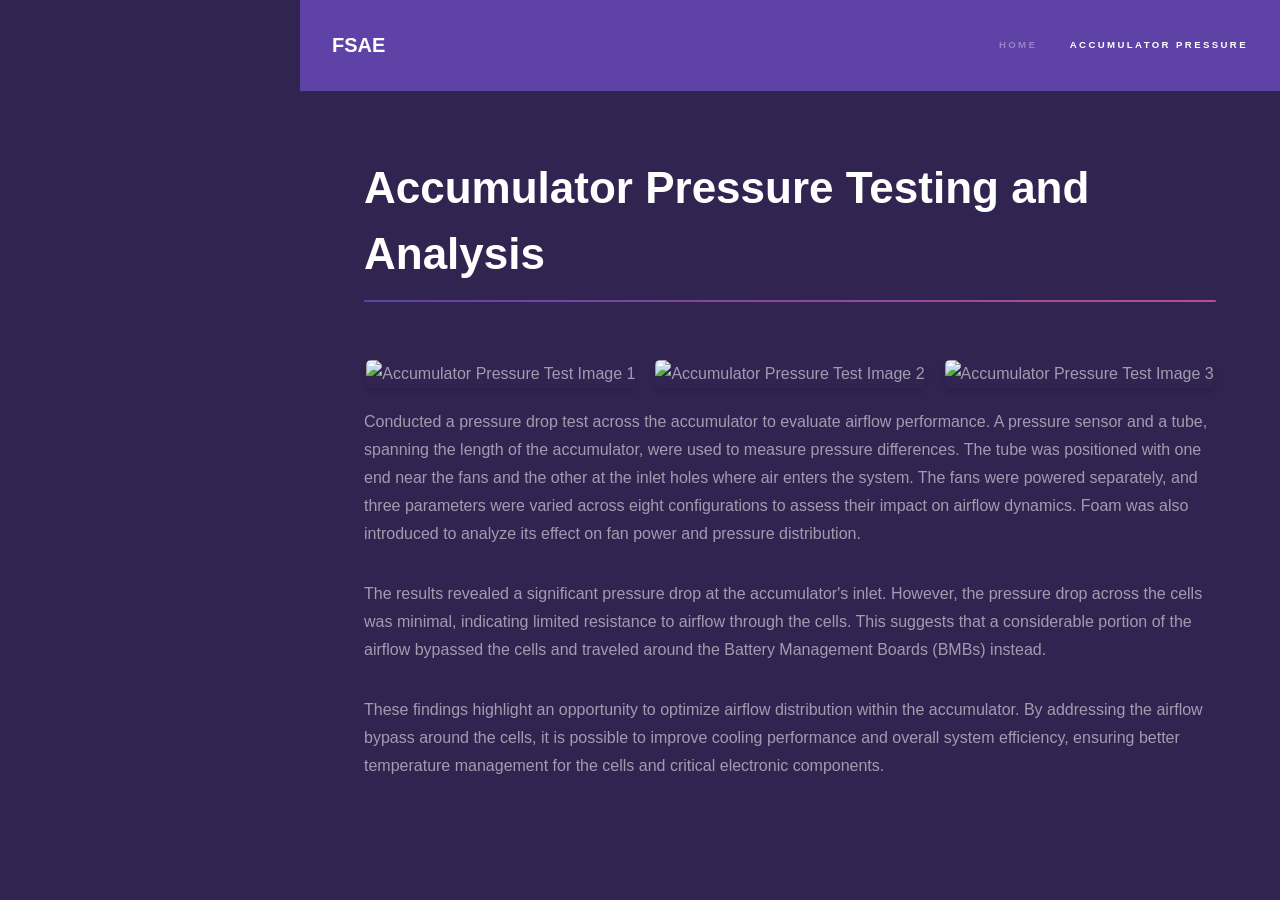
==== accumulatorpressure.html @ 233211a9 "Add files via upload" ====
<!DOCTYPE HTML>
<!--
    Hyperspace by HTML5 UP
    html5up.net | @ajlkn
    Free for personal and commercial use under the CCA 3.0 license (html5up.net/license)
-->
<html>
    <head>
        <title>Accumulator Pressure Testing</title>
        <meta charset="utf-8" />
        <meta name="viewport" content="width=device-width, initial-scale=1, user-scalable=no" />
        <link rel="stylesheet" href="assets/css/main.css" />
        <noscript><link rel="stylesheet" href="assets/css/noscript.css" /></noscript>
    </head>
    <body class="is-preload">

        <!-- Header -->
        <header id="header">
            <a href="index.html" class="title">FSAE</a>
            <nav>
                <ul>
                    <li><a href="index.html">Home</a></li>
                    <li><a href="accumulatorpressure.html" class="active">Accumulator Pressure</a></li>
                  
                </ul>
            </nav>
        </header>

        <!-- Wrapper -->
        <div id="wrapper">

            <!-- Main -->
            <section id="main" class="wrapper">
                <div class="inner">
                    <h1 class="major">Accumulator Pressure Testing and Analysis</h1>
                    <div class="image-container">
                        <div class="image-item">
                            <img src="images/A02.png" alt="Accumulator Pressure Test Image 1" />
                        </div>
                        <div class="image-item">
                            <img src="images/A03.png" alt="Accumulator Pressure Test Image 2" />
                        </div>
                        <div class="image-item">
                            <img src="images/A04.png" alt="Accumulator Pressure Test Image 3" />
                        </div>
                    </div>
                    <p>
                        Conducted a pressure drop test across the accumulator to evaluate airflow performance. A pressure sensor and a tube, spanning the length of the accumulator, were used to measure pressure differences. The tube was positioned with one end near the fans and the other at the inlet holes where air enters the system. The fans were powered separately, and three parameters were varied across eight configurations to assess their impact on airflow dynamics. Foam was also introduced to analyze its effect on fan power and pressure distribution.                    </p>
                    <p>
                        The results revealed a significant pressure drop at the accumulator's inlet. However, the pressure drop across the cells was minimal, indicating limited resistance to airflow through the cells. This suggests that a considerable portion of the airflow bypassed the cells and traveled around the Battery Management Boards (BMBs) instead.                    </p>
                    <p>
                        These findings highlight an opportunity to optimize airflow distribution within the accumulator. By addressing the airflow bypass around the cells, it is possible to improve cooling performance and overall system efficiency, ensuring better temperature management for the cells and critical electronic components.                    </p>
                </div>
            </section>

            <!-- Add your CSS inside a <style> tag -->
            <style>
                .image-container {
                    display: flex; /* Align items horizontally */
                    gap: 20px; /* Adds space between the images */
                    margin-bottom: 20px; /* Adds space between images and the text */
                    justify-content: center; /* Centers the images horizontally */
                }

                .image-item img {
                    width: 300px; /* Set a consistent width for images */
                    height: auto; /* Maintain aspect ratio */
                    border-radius: 5px; /* Optional: Adds rounded corners */
                    box-shadow: 0 4px 6px rgba(0, 0, 0, 0.1); /* Optional: Adds a shadow effect */
                }
            </style>

        </div>

     

        <!-- Scripts -->
        <script src="assets/js/jquery.min.js"></script>
        <script src="assets/js/jquery.scrollex.min.js"></script>
        <script src="assets/js/jquery.scrolly.min.js"></script>
        <script src="assets/js/browser.min.js"></script>
        <script src="assets/js/breakpoints.min.js"></script>
        <script src="assets/js/util.js"></script>
        <script src="assets/js/main.js"></script>

    </body>
</html>
---- assets/css/main.css ----
@import url(fontawesome-all.min.css);

/*
	Hyperspace by HTML5 UP
	html5up.net | @ajlkn
	Free for personal and commercial use under the CCA 3.0 license (html5up.net/license)
*/

html, body, div, span, applet, object,
iframe, h1, h2, h3, h4, h5, h6, p, blockquote,
pre, a, abbr, acronym, address, big, cite,
code, del, dfn, em, img, ins, kbd, q, s, samp,
small, strike, strong, sub, sup, tt, var, b,
u, i, center, dl, dt, dd, ol, ul, li, fieldset,
form, label, legend, table, caption, tbody,
tfoot, thead, tr, th, td, article, aside,
canvas, details, embed, figure, figcaption,
footer, header, hgroup, menu, nav, output, ruby,
section, summary, time, mark, audio, video {
	margin: 0;
	padding: 0;
	border: 0;
	font-size: 100%;
	font: inherit;
	vertical-align: baseline;}

article, aside, details, figcaption, figure,
footer, header, hgroup, menu, nav, section {
	display: block;}

body {
	line-height: 1;
}

ol, ul {
	list-style: none;
}

blockquote, q {
	quotes: none;
}

	blockquote:before, blockquote:after, q:before, q:after {
		content: '';
		content: none;
	}

table {
	border-collapse: collapse;
	border-spacing: 0;
}

body {
	-webkit-text-size-adjust: none;
}

mark {
	background-color: transparent;
	color: inherit;
}

input::-moz-focus-inner {
	border: 0;
	padding: 0;
}

input, select, textarea {
	-moz-appearance: none;
	-webkit-appearance: none;
	-ms-appearance: none;
	appearance: none;
}

/* Basic */

	@-ms-viewport {
		width: device-width;
	}

	body {
		-ms-overflow-style: scrollbar;
	}

	@media screen and (max-width: 480px) {

		html, body {
			min-width: 320px;
		}

	}

	html {
		box-sizing: border-box;
		margin-left: 300px;
	}

	*, *:before, *:after {
		box-sizing: inherit;
	}

	body {
		background: #312450;
	}

		body.is-preload *, body.is-preload *:before, body.is-preload *:after {
			-moz-animation: none !important;
			-webkit-animation: none !important;
			-ms-animation: none !important;
			animation: none !important;
			-moz-transition: none !important;
			-webkit-transition: none !important;
			-ms-transition: none !important;
			transition: none !important;
		}

/* Type */

	body, input, select, textarea {
		color: rgba(255, 255, 255, 0.55);
		font-family: Arial, Helvetica, sans-serif;
		font-size: 16.5pt;
		font-weight: normal;
		line-height: 1.75;
	}

		@media screen and (max-width: 1680px) {

			body, input, select, textarea {
				font-size: 13pt;
			}

		}

		@media screen and (max-width: 1280px) {

			body, input, select, textarea {
				font-size: 12pt;
			}

		}

		@media screen and (max-width: 360px) {

			body, input, select, textarea {
				font-size: 11pt;
			}

		}

	a {
		-moz-transition: color 0.2s ease, border-bottom-color 0.2s ease;
		-webkit-transition: color 0.2s ease, border-bottom-color 0.2s ease;
		-ms-transition: color 0.2s ease, border-bottom-color 0.2s ease;
		transition: color 0.2s ease, border-bottom-color 0.2s ease;
		border-bottom: dotted 1px rgba(255, 255, 255, 0.35);
		color: inherit;
		text-decoration: none;
	}

		a:hover {
			border-bottom-color: transparent;
			color: #ffffff;
		}

	strong, b {
		color: #ffffff;
		font-weight: bold;
	}

	em, i {
		font-style: italic;
	}

	p {
		margin: 0 0 2em 0;
	}

	h1, h2, h3, h4, h5, h6 {
		color: #ffffff;
		font-weight: bold;
		line-height: 1.5;
		margin: 0 0 0.5em 0;
	}

		h1 a, h2 a, h3 a, h4 a, h5 a, h6 a {
			color: inherit;
			text-decoration: none;
		}

	h1 {
		font-size: 2.75em;
	}

		h1.major {
			margin: 0 0 1.3em 0;
			position: relative;
			padding-bottom: 0.35em;
		}

			h1.major:after {
				background-image: -moz-linear-gradient(to right, #5e42a6, #b74e91);
				background-image: -webkit-linear-gradient(to right, #5e42a6, #b74e91);
				background-image: -ms-linear-gradient(to right, #5e42a6, #b74e91);
				background-image: linear-gradient(to right, #5e42a6, #b74e91);
				-moz-transition: max-width 0.2s ease;
				-webkit-transition: max-width 0.2s ease;
				-ms-transition: max-width 0.2s ease;
				transition: max-width 0.2s ease;
				border-radius: 0.2em;
				bottom: 0;
				content: '';
				height: 0.05em;
				position: absolute;
				right: 0;
				width: 100%;
			}

	h2 {
		font-size: 1.75em;
	}

	h3 {
		font-size: 1.1em;
	}

	h4 {
		font-size: 1em;
	}

	h5 {
		font-size: 0.8em;
	}

	h6 {
		font-size: 0.6em;
	}

	@media screen and (max-width: 736px) {

		h1 {
			font-size: 2em;
		}

		h2 {
			font-size: 1.25em;
		}

		h3 {
			font-size: 1em;
		}

		h4 {
			font-size: 0.8em;
		}

		h5 {
			font-size: 0.6em;
		}

		h6 {
			font-size: 0.6em;
		}

	}

	sub {
		font-size: 0.8em;
		position: relative;
		top: 0.5em;
	}

	sup {
		font-size: 0.8em;
		position: relative;
		top: -0.5em;
	}

	blockquote {
		border-left: solid 4px rgba(255, 255, 255, 0.15);
		font-style: italic;
		margin: 0 0 2em 0;
		padding: 0.5em 0 0.5em 2em;
	}

	code {
		background: rgba(255, 255, 255, 0.05);
		border-radius: 0.25em;
		border: solid 1px rgba(255, 255, 255, 0.15);
		font-family: "Courier New", monospace;
		font-size: 0.9em;
		margin: 0 0.25em;
		padding: 0.25em 0.65em;
	}

	pre {
		-webkit-overflow-scrolling: touch;
		font-family: "Courier New", monospace;
		font-size: 0.9em;
		margin: 0 0 2em 0;
	}

		pre code {
			display: block;
			line-height: 1.75em;
			padding: 1em 1.5em;
			overflow-x: auto;
		}

	hr {
		border: 0;
		border-bottom: solid 1px rgba(255, 255, 255, 0.15);
		margin: 2em 0;
	}

		hr.major {
			margin: 3em 0;
		}

	.align-left {
		text-align: left;
	}

	.align-center {
		text-align: center;
	}

	.align-right {
		text-align: right;
	}

/* Row */

	.row {
		display: flex;
		flex-wrap: wrap;
		box-sizing: border-box;
		align-items: stretch;
	}

		.row > * {
			box-sizing: border-box;
		}

		.row.gtr-uniform > * > :last-child {
			margin-bottom: 0;
		}

		.row.aln-left {
			justify-content: flex-start;
		}

		.row.aln-center {
			justify-content: center;
		}

		.row.aln-right {
			justify-content: flex-end;
		}

		.row.aln-top {
			align-items: flex-start;
		}

		.row.aln-middle {
			align-items: center;
		}

		.row.aln-bottom {
			align-items: flex-end;
		}

		.row > .imp {
			order: -1;
		}

		.row > .col-1 {
			width: 8.33333%;
		}

		.row > .off-1 {
			margin-left: 8.33333%;
		}

		.row > .col-2 {
			width: 16.66667%;
		}

		.row > .off-2 {
			margin-left: 16.66667%;
		}

		.row > .col-3 {
			width: 25%;
		}

		.row > .off-3 {
			margin-left: 25%;
		}

		.row > .col-4 {
			width: 33.33333%;
		}

		.row > .off-4 {
			margin-left: 33.33333%;
		}

		.row > .col-5 {
			width: 41.66667%;
		}

		.row > .off-5 {
			margin-left: 41.66667%;
		}

		.row > .col-6 {
			width: 50%;
		}

		.row > .off-6 {
			margin-left: 50%;
		}

		.row > .col-7 {
			width: 58.33333%;
		}

		.row > .off-7 {
			margin-left: 58.33333%;
		}

		.row > .col-8 {
			width: 66.66667%;
		}

		.row > .off-8 {
			margin-left: 66.66667%;
		}

		.row > .col-9 {
			width: 75%;
		}

		.row > .off-9 {
			margin-left: 75%;
		}

		.row > .col-10 {
			width: 83.33333%;
		}

		.row > .off-10 {
			margin-left: 83.33333%;
		}

		.row > .col-11 {
			width: 91.66667%;
		}

		.row > .off-11 {
			margin-left: 91.66667%;
		}

		.row > .col-12 {
			width: 100%;
		}

		.row > .off-12 {
			margin-left: 100%;
		}

		.row.gtr-0 {
			margin-top: 0;
			margin-left: 0em;
		}

			.row.gtr-0 > * {
				padding: 0 0 0 0em;
			}

			.row.gtr-0.gtr-uniform {
				margin-top: 0em;
			}

				.row.gtr-0.gtr-uniform > * {
					padding-top: 0em;
				}

		.row.gtr-25 {
			margin-top: 0;
			margin-left: -0.375em;
		}

			.row.gtr-25 > * {
				padding: 0 0 0 0.375em;
			}

			.row.gtr-25.gtr-uniform {
				margin-top: -0.375em;
			}

				.row.gtr-25.gtr-uniform > * {
					padding-top: 0.375em;
				}

		.row.gtr-50 {
			margin-top: 0;
			margin-left: -0.75em;
		}

			.row.gtr-50 > * {
				padding: 0 0 0 0.75em;
			}

			.row.gtr-50.gtr-uniform {
				margin-top: -0.75em;
			}

				.row.gtr-50.gtr-uniform > * {
					padding-top: 0.75em;
				}

		.row {
			margin-top: 0;
			margin-left: -1.5em;
		}

			.row > * {
				padding: 0 0 0 1.5em;
			}

			.row.gtr-uniform {
				margin-top: -1.5em;
			}

				.row.gtr-uniform > * {
					padding-top: 1.5em;
				}

		.row.gtr-150 {
			margin-top: 0;
			margin-left: -2.25em;
		}

			.row.gtr-150 > * {
				padding: 0 0 0 2.25em;
			}

			.row.gtr-150.gtr-uniform {
				margin-top: -2.25em;
			}

				.row.gtr-150.gtr-uniform > * {
					padding-top: 2.25em;
				}

		.row.gtr-200 {
			margin-top: 0;
			margin-left: -3em;
		}

			.row.gtr-200 > * {
				padding: 0 0 0 3em;
			}

			.row.gtr-200.gtr-uniform {
				margin-top: -3em;
			}

				.row.gtr-200.gtr-uniform > * {
					padding-top: 3em;
				}

		@media screen and (max-width: 1680px) {

			.row {
				display: flex;
				flex-wrap: wrap;
				box-sizing: border-box;
				align-items: stretch;
			}

				.row > * {
					box-sizing: border-box;
				}

				.row.gtr-uniform > * > :last-child {
					margin-bottom: 0;
				}

				.row.aln-left {
					justify-content: flex-start;
				}

				.row.aln-center {
					justify-content: center;
				}

				.row.aln-right {
					justify-content: flex-end;
				}

				.row.aln-top {
					align-items: flex-start;
				}

				.row.aln-middle {
					align-items: center;
				}

				.row.aln-bottom {
					align-items: flex-end;
				}

				.row > .imp-xlarge {
					order: -1;
				}

				.row > .col-1-xlarge {
					width: 8.33333%;
				}

				.row > .off-1-xlarge {
					margin-left: 8.33333%;
				}

				.row > .col-2-xlarge {
					width: 16.66667%;
				}

				.row > .off-2-xlarge {
					margin-left: 16.66667%;
				}

				.row > .col-3-xlarge {
					width: 25%;
				}

				.row > .off-3-xlarge {
					margin-left: 25%;
				}

				.row > .col-4-xlarge {
					width: 33.33333%;
				}

				.row > .off-4-xlarge {
					margin-left: 33.33333%;
				}

				.row > .col-5-xlarge {
					width: 41.66667%;
				}

				.row > .off-5-xlarge {
					margin-left: 41.66667%;
				}

				.row > .col-6-xlarge {
					width: 50%;
				}

				.row > .off-6-xlarge {
					margin-left: 50%;
				}

				.row > .col-7-xlarge {
					width: 58.33333%;
				}

				.row > .off-7-xlarge {
					margin-left: 58.33333%;
				}

				.row > .col-8-xlarge {
					width: 66.66667%;
				}

				.row > .off-8-xlarge {
					margin-left: 66.66667%;
				}

				.row > .col-9-xlarge {
					width: 75%;
				}

				.row > .off-9-xlarge {
					margin-left: 75%;
				}

				.row > .col-10-xlarge {
					width: 83.33333%;
				}

				.row > .off-10-xlarge {
					margin-left: 83.33333%;
				}

				.row > .col-11-xlarge {
					width: 91.66667%;
				}

				.row > .off-11-xlarge {
					margin-left: 91.66667%;
				}

				.row > .col-12-xlarge {
					width: 100%;
				}

				.row > .off-12-xlarge {
					margin-left: 100%;
				}

				.row.gtr-0 {
					margin-top: 0;
					margin-left: 0em;
				}

					.row.gtr-0 > * {
						padding: 0 0 0 0em;
					}

					.row.gtr-0.gtr-uniform {
						margin-top: 0em;
					}

						.row.gtr-0.gtr-uniform > * {
							padding-top: 0em;
						}

				.row.gtr-25 {
					margin-top: 0;
					margin-left: -0.375em;
				}

					.row.gtr-25 > * {
						padding: 0 0 0 0.375em;
					}

					.row.gtr-25.gtr-uniform {
						margin-top: -0.375em;
					}

						.row.gtr-25.gtr-uniform > * {
							padding-top: 0.375em;
						}

				.row.gtr-50 {
					margin-top: 0;
					margin-left: -0.75em;
				}

					.row.gtr-50 > * {
						padding: 0 0 0 0.75em;
					}

					.row.gtr-50.gtr-uniform {
						margin-top: -0.75em;
					}

						.row.gtr-50.gtr-uniform > * {
							padding-top: 0.75em;
						}

				.row {
					margin-top: 0;
					margin-left: -1.5em;
				}

					.row > * {
						padding: 0 0 0 1.5em;
					}

					.row.gtr-uniform {
						margin-top: -1.5em;
					}

						.row.gtr-uniform > * {
							padding-top: 1.5em;
						}

				.row.gtr-150 {
					margin-top: 0;
					margin-left: -2.25em;
				}

					.row.gtr-150 > * {
						padding: 0 0 0 2.25em;
					}

					.row.gtr-150.gtr-uniform {
						margin-top: -2.25em;
					}

						.row.gtr-150.gtr-uniform > * {
							padding-top: 2.25em;
						}

				.row.gtr-200 {
					margin-top: 0;
					margin-left: -3em;
				}

					.row.gtr-200 > * {
						padding: 0 0 0 3em;
					}

					.row.gtr-200.gtr-uniform {
						margin-top: -3em;
					}

						.row.gtr-200.gtr-uniform > * {
							padding-top: 3em;
						}

		}

		@media screen and (max-width: 1280px) {

			.row {
				display: flex;
				flex-wrap: wrap;
				box-sizing: border-box;
				align-items: stretch;
			}

				.row > * {
					box-sizing: border-box;
				}

				.row.gtr-uniform > * > :last-child {
					margin-bottom: 0;
				}

				.row.aln-left {
					justify-content: flex-start;
				}

				.row.aln-center {
					justify-content: center;
				}

				.row.aln-right {
					justify-content: flex-end;
				}

				.row.aln-top {
					align-items: flex-start;
				}

				.row.aln-middle {
					align-items: center;
				}

				.row.aln-bottom {
					align-items: flex-end;
				}

				.row > .imp-large {
					order: -1;
				}

				.row > .col-1-large {
					width: 8.33333%;
				}

				.row > .off-1-large {
					margin-left: 8.33333%;
				}

				.row > .col-2-large {
					width: 16.66667%;
				}

				.row > .off-2-large {
					margin-left: 16.66667%;
				}

				.row > .col-3-large {
					width: 25%;
				}

				.row > .off-3-large {
					margin-left: 25%;
				}

				.row > .col-4-large {
					width: 33.33333%;
				}

				.row > .off-4-large {
					margin-left: 33.33333%;
				}

				.row > .col-5-large {
					width: 41.66667%;
				}

				.row > .off-5-large {
					margin-left: 41.66667%;
				}

				.row > .col-6-large {
					width: 50%;
				}

				.row > .off-6-large {
					margin-left: 50%;
				}

				.row > .col-7-large {
					width: 58.33333%;
				}

				.row > .off-7-large {
					margin-left: 58.33333%;
				}

				.row > .col-8-large {
					width: 66.66667%;
				}

				.row > .off-8-large {
					margin-left: 66.66667%;
				}

				.row > .col-9-large {
					width: 75%;
				}

				.row > .off-9-large {
					margin-left: 75%;
				}

				.row > .col-10-large {
					width: 83.33333%;
				}

				.row > .off-10-large {
					margin-left: 83.33333%;
				}

				.row > .col-11-large {
					width: 91.66667%;
				}

				.row > .off-11-large {
					margin-left: 91.66667%;
				}

				.row > .col-12-large {
					width: 100%;
				}

				.row > .off-12-large {
					margin-left: 100%;
				}

				.row.gtr-0 {
					margin-top: 0;
					margin-left: 0em;
				}

					.row.gtr-0 > * {
						padding: 0 0 0 0em;
					}

					.row.gtr-0.gtr-uniform {
						margin-top: 0em;
					}

						.row.gtr-0.gtr-uniform > * {
							padding-top: 0em;
						}

				.row.gtr-25 {
					margin-top: 0;
					margin-left: -0.375em;
				}

					.row.gtr-25 > * {
						padding: 0 0 0 0.375em;
					}

					.row.gtr-25.gtr-uniform {
						margin-top: -0.375em;
					}

						.row.gtr-25.gtr-uniform > * {
							padding-top: 0.375em;
						}

				.row.gtr-50 {
					margin-top: 0;
					margin-left: -0.75em;
				}

					.row.gtr-50 > * {
						padding: 0 0 0 0.75em;
					}

					.row.gtr-50.gtr-uniform {
						margin-top: -0.75em;
					}

						.row.gtr-50.gtr-uniform > * {
							padding-top: 0.75em;
						}

				.row {
					margin-top: 0;
					margin-left: -1.5em;
				}

					.row > * {
						padding: 0 0 0 1.5em;
					}

					.row.gtr-uniform {
						margin-top: -1.5em;
					}

						.row.gtr-uniform > * {
							padding-top: 1.5em;
						}

				.row.gtr-150 {
					margin-top: 0;
					margin-left: -2.25em;
				}

					.row.gtr-150 > * {
						padding: 0 0 0 2.25em;
					}

					.row.gtr-150.gtr-uniform {
						margin-top: -2.25em;
					}

						.row.gtr-150.gtr-uniform > * {
							padding-top: 2.25em;
						}

				.row.gtr-200 {
					margin-top: 0;
					margin-left: -3em;
				}

					.row.gtr-200 > * {
						padding: 0 0 0 3em;
					}

					.row.gtr-200.gtr-uniform {
						margin-top: -3em;
					}

						.row.gtr-200.gtr-uniform > * {
							padding-top: 3em;
						}

		}

		@media screen and (max-width: 980px) {

			.row {
				display: flex;
				flex-wrap: wrap;
				box-sizing: border-box;
				align-items: stretch;
			}

				.row > * {
					box-sizing: border-box;
				}

				.row.gtr-uniform > * > :last-child {
					margin-bottom: 0;
				}

				.row.aln-left {
					justify-content: flex-start;
				}

				.row.aln-center {
					justify-content: center;
				}

				.row.aln-right {
					justify-content: flex-end;
				}

				.row.aln-top {
					align-items: flex-start;
				}

				.row.aln-middle {
					align-items: center;
				}

				.row.aln-bottom {
					align-items: flex-end;
				}

				.row > .imp-medium {
					order: -1;
				}

				.row > .col-1-medium {
					width: 8.33333%;
				}

				.row > .off-1-medium {
					margin-left: 8.33333%;
				}

				.row > .col-2-medium {
					width: 16.66667%;
				}

				.row > .off-2-medium {
					margin-left: 16.66667%;
				}

				.row > .col-3-medium {
					width: 25%;
				}

				.row > .off-3-medium {
					margin-left: 25%;
				}

				.row > .col-4-medium {
					width: 33.33333%;
				}

				.row > .off-4-medium {
					margin-left: 33.33333%;
				}

				.row > .col-5-medium {
					width: 41.66667%;
				}

				.row > .off-5-medium {
					margin-left: 41.66667%;
				}

				.row > .col-6-medium {
					width: 50%;
				}

				.row > .off-6-medium {
					margin-left: 50%;
				}

				.row > .col-7-medium {
					width: 58.33333%;
				}

				.row > .off-7-medium {
					margin-left: 58.33333%;
				}

				.row > .col-8-medium {
					width: 66.66667%;
				}

				.row > .off-8-medium {
					margin-left: 66.66667%;
				}

				.row > .col-9-medium {
					width: 75%;
				}

				.row > .off-9-medium {
					margin-left: 75%;
				}

				.row > .col-10-medium {
					width: 83.33333%;
				}

				.row > .off-10-medium {
					margin-left: 83.33333%;
				}

				.row > .col-11-medium {
					width: 91.66667%;
				}

				.row > .off-11-medium {
					margin-left: 91.66667%;
				}

				.row > .col-12-medium {
					width: 100%;
				}

				.row > .off-12-medium {
					margin-left: 100%;
				}

				.row.gtr-0 {
					margin-top: 0;
					margin-left: 0em;
				}

					.row.gtr-0 > * {
						padding: 0 0 0 0em;
					}

					.row.gtr-0.gtr-uniform {
						margin-top: 0em;
					}

						.row.gtr-0.gtr-uniform > * {
							padding-top: 0em;
						}

				.row.gtr-25 {
					margin-top: 0;
					margin-left: -0.375em;
				}

					.row.gtr-25 > * {
						padding: 0 0 0 0.375em;
					}

					.row.gtr-25.gtr-uniform {
						margin-top: -0.375em;
					}

						.row.gtr-25.gtr-uniform > * {
							padding-top: 0.375em;
						}

				.row.gtr-50 {
					margin-top: 0;
					margin-left: -0.75em;
				}

					.row.gtr-50 > * {
						padding: 0 0 0 0.75em;
					}

					.row.gtr-50.gtr-uniform {
						margin-top: -0.75em;
					}

						.row.gtr-50.gtr-uniform > * {
							padding-top: 0.75em;
						}

				.row {
					margin-top: 0;
					margin-left: -1.5em;
				}

					.row > * {
						padding: 0 0 0 1.5em;
					}

					.row.gtr-uniform {
						margin-top: -1.5em;
					}

						.row.gtr-uniform > * {
							padding-top: 1.5em;
						}

				.row.gtr-150 {
					margin-top: 0;
					margin-left: -2.25em;
				}

					.row.gtr-150 > * {
						padding: 0 0 0 2.25em;
					}

					.row.gtr-150.gtr-uniform {
						margin-top: -2.25em;
					}

						.row.gtr-150.gtr-uniform > * {
							padding-top: 2.25em;
						}

				.row.gtr-200 {
					margin-top: 0;
					margin-left: -3em;
				}

					.row.gtr-200 > * {
						padding: 0 0 0 3em;
					}

					.row.gtr-200.gtr-uniform {
						margin-top: -3em;
					}

						.row.gtr-200.gtr-uniform > * {
							padding-top: 3em;
						}

		}

		@media screen and (max-width: 736px) {

			.row {
				display: flex;
				flex-wrap: wrap;
				box-sizing: border-box;
				align-items: stretch;
			}

				.row > * {
					box-sizing: border-box;
				}

				.row.gtr-uniform > * > :last-child {
					margin-bottom: 0;
				}

				.row.aln-left {
					justify-content: flex-start;
				}

				.row.aln-center {
					justify-content: center;
				}

				.row.aln-right {
					justify-content: flex-end;
				}

				.row.aln-top {
					align-items: flex-start;
				}

				.row.aln-middle {
					align-items: center;
				}

				.row.aln-bottom {
					align-items: flex-end;
				}

				.row > .imp-small {
					order: -1;
				}

				.row > .col-1-small {
					width: 8.33333%;
				}

				.row > .off-1-small {
					margin-left: 8.33333%;
				}

				.row > .col-2-small {
					width: 16.66667%;
				}

				.row > .off-2-small {
					margin-left: 16.66667%;
				}

				.row > .col-3-small {
					width: 25%;
				}

				.row > .off-3-small {
					margin-left: 25%;
				}

				.row > .col-4-small {
					width: 33.33333%;
				}

				.row > .off-4-small {
					margin-left: 33.33333%;
				}

				.row > .col-5-small {
					width: 41.66667%;
				}

				.row > .off-5-small {
					margin-left: 41.66667%;
				}

				.row > .col-6-small {
					width: 50%;
				}

				.row > .off-6-small {
					margin-left: 50%;
				}

				.row > .col-7-small {
					width: 58.33333%;
				}

				.row > .off-7-small {
					margin-left: 58.33333%;
				}

				.row > .col-8-small {
					width: 66.66667%;
				}

				.row > .off-8-small {
					margin-left: 66.66667%;
				}

				.row > .col-9-small {
					width: 75%;
				}

				.row > .off-9-small {
					margin-left: 75%;
				}

				.row > .col-10-small {
					width: 83.33333%;
				}

				.row > .off-10-small {
					margin-left: 83.33333%;
				}

				.row > .col-11-small {
					width: 91.66667%;
				}

				.row > .off-11-small {
					margin-left: 91.66667%;
				}

				.row > .col-12-small {
					width: 100%;
				}

				.row > .off-12-small {
					margin-left: 100%;
				}

				.row.gtr-0 {
					margin-top: 0;
					margin-left: 0em;
				}

					.row.gtr-0 > * {
						padding: 0 0 0 0em;
					}

					.row.gtr-0.gtr-uniform {
						margin-top: 0em;
					}

						.row.gtr-0.gtr-uniform > * {
							padding-top: 0em;
						}

				.row.gtr-25 {
					margin-top: 0;
					margin-left: -0.375em;
				}

					.row.gtr-25 > * {
						padding: 0 0 0 0.375em;
					}

					.row.gtr-25.gtr-uniform {
						margin-top: -0.375em;
					}

						.row.gtr-25.gtr-uniform > * {
							padding-top: 0.375em;
						}

				.row.gtr-50 {
					margin-top: 0;
					margin-left: -0.75em;
				}

					.row.gtr-50 > * {
						padding: 0 0 0 0.75em;
					}

					.row.gtr-50.gtr-uniform {
						margin-top: -0.75em;
					}

						.row.gtr-50.gtr-uniform > * {
							padding-top: 0.75em;
						}

				.row {
					margin-top: 0;
					margin-left: -1.5em;
				}

					.row > * {
						padding: 0 0 0 1.5em;
					}

					.row.gtr-uniform {
						margin-top: -1.5em;
					}

						.row.gtr-uniform > * {
							padding-top: 1.5em;
						}

				.row.gtr-150 {
					margin-top: 0;
					margin-left: -2.25em;
				}

					.row.gtr-150 > * {
						padding: 0 0 0 2.25em;
					}

					.row.gtr-150.gtr-uniform {
						margin-top: -2.25em;
					}

						.row.gtr-150.gtr-uniform > * {
							padding-top: 2.25em;
						}

				.row.gtr-200 {
					margin-top: 0;
					margin-left: -3em;
				}

					.row.gtr-200 > * {
						padding: 0 0 0 3em;
					}

					.row.gtr-200.gtr-uniform {
						margin-top: -3em;
					}

						.row.gtr-200.gtr-uniform > * {
							padding-top: 3em;
						}

		}

		@media screen and (max-width: 480px) {

			.row {
				display: flex;
				flex-wrap: wrap;
				box-sizing: border-box;
				align-items: stretch;
			}

				.row > * {
					box-sizing: border-box;
				}

				.row.gtr-uniform > * > :last-child {
					margin-bottom: 0;
				}

				.row.aln-left {
					justify-content: flex-start;
				}

				.row.aln-center {
					justify-content: center;
				}

				.row.aln-right {
					justify-content: flex-end;
				}

				.row.aln-top {
					align-items: flex-start;
				}

				.row.aln-middle {
					align-items: center;
				}

				.row.aln-bottom {
					align-items: flex-end;
				}

				.row > .imp-xsmall {
					order: -1;
				}

				.row > .col-1-xsmall {
					width: 8.33333%;
				}

				.row > .off-1-xsmall {
					margin-left: 8.33333%;
				}

				.row > .col-2-xsmall {
					width: 16.66667%;
				}

				.row > .off-2-xsmall {
					margin-left: 16.66667%;
				}

				.row > .col-3-xsmall {
					width: 25%;
				}

				.row > .off-3-xsmall {
					margin-left: 25%;
				}

				.row > .col-4-xsmall {
					width: 33.33333%;
				}

				.row > .off-4-xsmall {
					margin-left: 33.33333%;
				}

				.row > .col-5-xsmall {
					width: 41.66667%;
				}

				.row > .off-5-xsmall {
					margin-left: 41.66667%;
				}

				.row > .col-6-xsmall {
					width: 50%;
				}

				.row > .off-6-xsmall {
					margin-left: 50%;
				}

				.row > .col-7-xsmall {
					width: 58.33333%;
				}

				.row > .off-7-xsmall {
					margin-left: 58.33333%;
				}

				.row > .col-8-xsmall {
					width: 66.66667%;
				}

				.row > .off-8-xsmall {
					margin-left: 66.66667%;
				}

				.row > .col-9-xsmall {
					width: 75%;
				}

				.row > .off-9-xsmall {
					margin-left: 75%;
				}

				.row > .col-10-xsmall {
					width: 83.33333%;
				}

				.row > .off-10-xsmall {
					margin-left: 83.33333%;
				}

				.row > .col-11-xsmall {
					width: 91.66667%;
				}

				.row > .off-11-xsmall {
					margin-left: 91.66667%;
				}

				.row > .col-12-xsmall {
					width: 100%;
				}

				.row > .off-12-xsmall {
					margin-left: 100%;
				}

				.row.gtr-0 {
					margin-top: 0;
					margin-left: 0em;
				}

					.row.gtr-0 > * {
						padding: 0 0 0 0em;
					}

					.row.gtr-0.gtr-uniform {
						margin-top: 0em;
					}

						.row.gtr-0.gtr-uniform > * {
							padding-top: 0em;
						}

				.row.gtr-25 {
					margin-top: 0;
					margin-left: -0.375em;
				}

					.row.gtr-25 > * {
						padding: 0 0 0 0.375em;
					}

					.row.gtr-25.gtr-uniform {
						margin-top: -0.375em;
					}

						.row.gtr-25.gtr-uniform > * {
							padding-top: 0.375em;
						}

				.row.gtr-50 {
					margin-top: 0;
					margin-left: -0.75em;
				}

					.row.gtr-50 > * {
						padding: 0 0 0 0.75em;
					}

					.row.gtr-50.gtr-uniform {
						margin-top: -0.75em;
					}

						.row.gtr-50.gtr-uniform > * {
							padding-top: 0.75em;
						}

				.row {
					margin-top: 0;
					margin-left: -1.5em;
				}

					.row > * {
						padding: 0 0 0 1.5em;
					}

					.row.gtr-uniform {
						margin-top: -1.5em;
					}

						.row.gtr-uniform > * {
							padding-top: 1.5em;
						}

				.row.gtr-150 {
					margin-top: 0;
					margin-left: -2.25em;
				}

					.row.gtr-150 > * {
						padding: 0 0 0 2.25em;
					}

					.row.gtr-150.gtr-uniform {
						margin-top: -2.25em;
					}

						.row.gtr-150.gtr-uniform > * {
							padding-top: 2.25em;
						}

				.row.gtr-200 {
					margin-top: 0;
					margin-left: -3em;
				}

					.row.gtr-200 > * {
						padding: 0 0 0 3em;
					}

					.row.gtr-200.gtr-uniform {
						margin-top: -3em;
					}

						.row.gtr-200.gtr-uniform > * {
							padding-top: 3em;
						}

		}

/* Box */

	.box {
		border-radius: 0.25em;
		border: solid 1px rgba(255, 255, 255, 0.15);
		margin-bottom: 2em;
		padding: 1.5em;
	}

		.box > :last-child,
		.box > :last-child > :last-child,
		.box > :last-child > :last-child > :last-child {
			margin-bottom: 0;
		}

		.box.alt {
			border: 0;
			border-radius: 0;
			padding: 0;
		}

/* Button */

	input[type="submit"],
	input[type="reset"],
	input[type="button"],
	button,
	.button {
		-moz-appearance: none;
		-webkit-appearance: none;
		-ms-appearance: none;
		appearance: none;
		-moz-transition: border-color 0.2s ease;
		-webkit-transition: border-color 0.2s ease;
		-ms-transition: border-color 0.2s ease;
		transition: border-color 0.2s ease;
		background-color: transparent;
		border: solid 1px !important;
		border-color: rgba(255, 255, 255, 0.15) !important;
		border-radius: 3em;
		color: #ffffff !important;
		cursor: pointer;
		display: inline-block;
		font-size: 0.6em;
		font-weight: bold;
		height: calc(4.75em + 2px);
		letter-spacing: 0.25em;
		line-height: 4.75em;
		outline: 0;
		padding: 0 3.75em;
		position: relative;
		text-align: center;
		text-decoration: none;
		text-transform: uppercase;
		white-space: nowrap;
	}

		input[type="submit"]:after,
		input[type="reset"]:after,
		input[type="button"]:after,
		button:after,
		.button:after {
			-moz-transform: scale(0.25);
			-webkit-transform: scale(0.25);
			-ms-transform: scale(0.25);
			transform: scale(0.25);
			pointer-events: none;
			-moz-transition: opacity 0.2s ease, -moz-transform 0.2s ease;
			-webkit-transition: opacity 0.2s ease, -webkit-transform 0.2s ease;
			-ms-transition: opacity 0.2s ease, -ms-transform 0.2s ease;
			transition: opacity 0.2s ease, transform 0.2s ease;
			background: #ffffff;
			border-radius: 3em;
			content: '';
			height: 100%;
			left: 0;
			opacity: 0;
			position: absolute;
			top: 0;
			width: 100%;
		}

		input[type="submit"].icon:before,
		input[type="reset"].icon:before,
		input[type="button"].icon:before,
		button.icon:before,
		.button.icon:before {
			margin-right: 0.75em;
		}

		input[type="submit"].fit,
		input[type="reset"].fit,
		input[type="button"].fit,
		button.fit,
		.button.fit {
			width: 100%;
		}

		input[type="submit"].small,
		input[type="reset"].small,
		input[type="button"].small,
		button.small,
		.button.small {
			font-size: 0.4em;
		}

		input[type="submit"].large,
		input[type="reset"].large,
		input[type="button"].large,
		button.large,
		.button.large {
			font-size: 0.8em;
		}

		input[type="submit"].primary,
		input[type="reset"].primary,
		input[type="button"].primary,
		button.primary,
		.button.primary {
			background-color: #ffffff;
			color: #312450 !important;
		}

			input[type="submit"].primary:after,
			input[type="reset"].primary:after,
			input[type="button"].primary:after,
			button.primary:after,
			.button.primary:after {
				display: none;
			}

		input[type="submit"].disabled, input[type="submit"]:disabled,
		input[type="reset"].disabled,
		input[type="reset"]:disabled,
		input[type="button"].disabled,
		input[type="button"]:disabled,
		button.disabled,
		button:disabled,
		.button.disabled,
		.button:disabled {
			cursor: default;
			opacity: 0.5;
			pointer-events: none;
		}

		input[type="submit"]:hover,
		input[type="reset"]:hover,
		input[type="button"]:hover,
		button:hover,
		.button:hover {
			border-color: rgba(255, 255, 255, 0.55) !important;
		}

			input[type="submit"]:hover:after,
			input[type="reset"]:hover:after,
			input[type="button"]:hover:after,
			button:hover:after,
			.button:hover:after {
				opacity: 0.05;
				-moz-transform: scale(1);
				-webkit-transform: scale(1);
				-ms-transform: scale(1);
				transform: scale(1);
			}

			input[type="submit"]:hover:active,
			input[type="reset"]:hover:active,
			input[type="button"]:hover:active,
			button:hover:active,
			.button:hover:active {
				border-color: #ffffff !important;
			}

				input[type="submit"]:hover:active:after,
				input[type="reset"]:hover:active:after,
				input[type="button"]:hover:active:after,
				button:hover:active:after,
				.button:hover:active:after {
					opacity: 0.1;
				}

/* Features */

	.features {
		display: -moz-flex;
		display: -webkit-flex;
		display: -ms-flex;
		display: flex;
		-moz-flex-wrap: wrap;
		-webkit-flex-wrap: wrap;
		-ms-flex-wrap: wrap;
		flex-wrap: wrap;
		border-radius: 0.25em;
		border: solid 1px rgba(255, 255, 255, 0.15);
		background: rgba(255, 255, 255, 0.05);
		margin: 0 0 2em 0;
	}

		.features section {
			padding: 3.5em 3em 1em 7em ;
			width: 50%;
			border-top: solid 1px rgba(255, 255, 255, 0.15);
			position: relative;
		}

			.features section:nth-child(-n + 2) {
				border-top-width: 0;
			}

			.features section:nth-child(2n) {
				border-left: solid 1px rgba(255, 255, 255, 0.15);
			}

			.features section .icon {
				-moz-transition: opacity 0.5s ease, -moz-transform 0.5s ease;
				-webkit-transition: opacity 0.5s ease, -webkit-transform 0.5s ease;
				-ms-transition: opacity 0.5s ease, -ms-transform 0.5s ease;
				transition: opacity 0.5s ease, transform 0.5s ease;
				-moz-transition-delay: 1s;
				-webkit-transition-delay: 1s;
				-ms-transition-delay: 1s;
				transition-delay: 1s;
				-moz-transform: scale(1);
				-webkit-transform: scale(1);
				-ms-transform: scale(1);
				transform: scale(1);
				position: absolute;
				left: 3em;
				top: 3em;
				opacity: 1;
			}

			.features section:nth-child(1) .icon {
				-moz-transition-delay: 0.15s;
				-webkit-transition-delay: 0.15s;
				-ms-transition-delay: 0.15s;
				transition-delay: 0.15s;
			}

			.features section:nth-child(2) .icon {
				-moz-transition-delay: 0.3s;
				-webkit-transition-delay: 0.3s;
				-ms-transition-delay: 0.3s;
				transition-delay: 0.3s;
			}

			.features section:nth-child(3) .icon {
				-moz-transition-delay: 0.45s;
				-webkit-transition-delay: 0.45s;
				-ms-transition-delay: 0.45s;
				transition-delay: 0.45s;
			}

			.features section:nth-child(4) .icon {
				-moz-transition-delay: 0.6s;
				-webkit-transition-delay: 0.6s;
				-ms-transition-delay: 0.6s;
				transition-delay: 0.6s;
			}

			.features section:nth-child(5) .icon {
				-moz-transition-delay: 0.75s;
				-webkit-transition-delay: 0.75s;
				-ms-transition-delay: 0.75s;
				transition-delay: 0.75s;
			}

			.features section:nth-child(6) .icon {
				-moz-transition-delay: 0.9s;
				-webkit-transition-delay: 0.9s;
				-ms-transition-delay: 0.9s;
				transition-delay: 0.9s;
			}

			.features section:nth-child(7) .icon {
				-moz-transition-delay: 1.05s;
				-webkit-transition-delay: 1.05s;
				-ms-transition-delay: 1.05s;
				transition-delay: 1.05s;
			}

			.features section:nth-child(8) .icon {
				-moz-transition-delay: 1.2s;
				-webkit-transition-delay: 1.2s;
				-ms-transition-delay: 1.2s;
				transition-delay: 1.2s;
			}

			.features section:nth-child(9) .icon {
				-moz-transition-delay: 1.35s;
				-webkit-transition-delay: 1.35s;
				-ms-transition-delay: 1.35s;
				transition-delay: 1.35s;
			}

			.features section:nth-child(10) .icon {
				-moz-transition-delay: 1.5s;
				-webkit-transition-delay: 1.5s;
				-ms-transition-delay: 1.5s;
				transition-delay: 1.5s;
			}

			.features section:nth-child(11) .icon {
				-moz-transition-delay: 1.65s;
				-webkit-transition-delay: 1.65s;
				-ms-transition-delay: 1.65s;
				transition-delay: 1.65s;
			}

			.features section:nth-child(12) .icon {
				-moz-transition-delay: 1.8s;
				-webkit-transition-delay: 1.8s;
				-ms-transition-delay: 1.8s;
				transition-delay: 1.8s;
			}

			.features section:nth-child(13) .icon {
				-moz-transition-delay: 1.95s;
				-webkit-transition-delay: 1.95s;
				-ms-transition-delay: 1.95s;
				transition-delay: 1.95s;
			}

			.features section:nth-child(14) .icon {
				-moz-transition-delay: 2.1s;
				-webkit-transition-delay: 2.1s;
				-ms-transition-delay: 2.1s;
				transition-delay: 2.1s;
			}

			.features section:nth-child(15) .icon {
				-moz-transition-delay: 2.25s;
				-webkit-transition-delay: 2.25s;
				-ms-transition-delay: 2.25s;
				transition-delay: 2.25s;
			}

			.features section:nth-child(16) .icon {
				-moz-transition-delay: 2.4s;
				-webkit-transition-delay: 2.4s;
				-ms-transition-delay: 2.4s;
				transition-delay: 2.4s;
			}

			.features section:nth-child(17) .icon {
				-moz-transition-delay: 2.55s;
				-webkit-transition-delay: 2.55s;
				-ms-transition-delay: 2.55s;
				transition-delay: 2.55s;
			}

			.features section:nth-child(18) .icon {
				-moz-transition-delay: 2.7s;
				-webkit-transition-delay: 2.7s;
				-ms-transition-delay: 2.7s;
				transition-delay: 2.7s;
			}

			.features section:nth-child(19) .icon {
				-moz-transition-delay: 2.85s;
				-webkit-transition-delay: 2.85s;
				-ms-transition-delay: 2.85s;
				transition-delay: 2.85s;
			}

			.features section:nth-child(20) .icon {
				-moz-transition-delay: 3s;
				-webkit-transition-delay: 3s;
				-ms-transition-delay: 3s;
				transition-delay: 3s;
			}

		.features.inactive section .icon {
			-moz-transform: scale(0.5);
			-webkit-transform: scale(0.5);
			-ms-transform: scale(0.5);
			transform: scale(0.5);
			opacity: 0;
		}

		@media screen and (max-width: 980px) {

			.features {
				display: block;
			}

				.features section {
					border-top-width: 1px !important;
					border-left-width: 0 !important;
					width: 100%;
				}

					.features section:first-child {
						border-top-width: 0 !important;
					}

		}

		@media screen and (max-width: 736px) {

			.features section {
				padding: 2.5em 1.5em 0.1em 5.5em ;
			}

				.features section .icon {
					left: 1.5em;
					top: 2em;
				}

		}

		@media screen and (max-width: 480px) {

			.features section {
				padding: 2em 1.5em 0.1em 1.5em ;
			}

				.features section .icon {
					left: 0;
					position: relative;
					top: 0;
				}

		}

/* Form */

	form {
		margin: 0 0 2em 0;
	}

		form > :last-child {
			margin-bottom: 0;
		}

		form > .fields {
			display: -moz-flex;
			display: -webkit-flex;
			display: -ms-flex;
			display: flex;
			-moz-flex-wrap: wrap;
			-webkit-flex-wrap: wrap;
			-ms-flex-wrap: wrap;
			flex-wrap: wrap;
			width: calc(100% + 3em);
			margin: -1.5em 0 2em -1.5em;
		}

			form > .fields > .field {
				-moz-flex-grow: 0;
				-webkit-flex-grow: 0;
				-ms-flex-grow: 0;
				flex-grow: 0;
				-moz-flex-shrink: 0;
				-webkit-flex-shrink: 0;
				-ms-flex-shrink: 0;
				flex-shrink: 0;
				padding: 1.5em 0 0 1.5em;
				width: calc(100% - 1.5em);
			}

				form > .fields > .field.half {
					width: calc(50% - 0.75em);
				}

				form > .fields > .field.third {
					width: calc(100%/3 - 0.5em);
				}

				form > .fields > .field.quarter {
					width: calc(25% - 0.375em);
				}

		@media screen and (max-width: 480px) {

			form > .fields {
				width: calc(100% + 3em);
				margin: -1.5em 0 2em -1.5em;
			}

				form > .fields > .field {
					padding: 1.5em 0 0 1.5em;
					width: calc(100% - 1.5em);
				}

					form > .fields > .field.half {
						width: calc(100% - 1.5em);
					}

					form > .fields > .field.third {
						width: calc(100% - 1.5em);
					}

					form > .fields > .field.quarter {
						width: calc(100% - 1.5em);
					}

		}

	label {
		color: #ffffff;
		font-weight: bold;
		line-height: 1.5;
		margin: 0 0 0.7em 0;
		display: block;
		font-size: 1.1em;
	}

	input[type="text"],
	input[type="password"],
	input[type="email"],
	input[type="tel"],
	select,
	textarea {
		-moz-appearance: none;
		-webkit-appearance: none;
		-ms-appearance: none;
		appearance: none;
		background: rgba(255, 255, 255, 0.05);
		border-radius: 0.25em;
		border: none;
		border: solid 1px rgba(255, 255, 255, 0.15);
		color: inherit;
		display: block;
		outline: 0;
		padding: 0 1em;
		text-decoration: none;
		width: 100%;
	}

		input[type="text"]:invalid,
		input[type="password"]:invalid,
		input[type="email"]:invalid,
		input[type="tel"]:invalid,
		select:invalid,
		textarea:invalid {
			box-shadow: none;
		}

		input[type="text"]:focus,
		input[type="password"]:focus,
		input[type="email"]:focus,
		input[type="tel"]:focus,
		select:focus,
		textarea:focus {
			border-color: #ffffff;
			box-shadow: 0 0 0 1px #ffffff;
		}

	select {
		background-image: url("data:image/svg+xml;charset=utf8,%3Csvg xmlns='http://www.w3.org/2000/svg' width='40' height='40' preserveAspectRatio='none' viewBox='0 0 40 40'%3E%3Cpath d='M9.4,12.3l10.4,10.4l10.4-10.4c0.2-0.2,0.5-0.4,0.9-0.4c0.3,0,0.6,0.1,0.9,0.4l3.3,3.3c0.2,0.2,0.4,0.5,0.4,0.9 c0,0.4-0.1,0.6-0.4,0.9L20.7,31.9c-0.2,0.2-0.5,0.4-0.9,0.4c-0.3,0-0.6-0.1-0.9-0.4L4.3,17.3c-0.2-0.2-0.4-0.5-0.4-0.9 c0-0.4,0.1-0.6,0.4-0.9l3.3-3.3c0.2-0.2,0.5-0.4,0.9-0.4S9.1,12.1,9.4,12.3z' fill='rgba(255, 255, 255, 0.15)' /%3E%3C/svg%3E");
		background-size: 1.25rem;
		background-repeat: no-repeat;
		background-position: calc(100% - 1rem) center;
		height: 2.75em;
		padding-right: 2.75em;
		text-overflow: ellipsis;
	}

		select option {
			color: #ffffff;
			background: #312450;
		}

		select:focus::-ms-value {
			background-color: transparent;
		}

		select::-ms-expand {
			display: none;
		}

	input[type="text"],
	input[type="password"],
	input[type="email"],
	select {
		height: 2.75em;
	}

	textarea {
		padding: 0.75em 1em;
	}

		body.is-ie textarea {
			min-height: 10em;
		}

	input[type="checkbox"],
	input[type="radio"] {
		-moz-appearance: none;
		-webkit-appearance: none;
		-ms-appearance: none;
		appearance: none;
		display: block;
		float: left;
		margin-right: -2em;
		opacity: 0;
		width: 1em;
		z-index: -1;
	}

		input[type="checkbox"] + label,
		input[type="radio"] + label {
			text-decoration: none;
			color: rgba(255, 255, 255, 0.55);
			cursor: pointer;
			display: inline-block;
			font-size: 1em;
			font-weight: normal;
			padding-left: 2.4em;
			padding-right: 0.75em;
			position: relative;
		}

			input[type="checkbox"] + label:before,
			input[type="radio"] + label:before {
				-moz-osx-font-smoothing: grayscale;
				-webkit-font-smoothing: antialiased;
				display: inline-block;
				font-style: normal;
				font-variant: normal;
				text-rendering: auto;
				line-height: 1;
				text-transform: none !important;
				font-family: 'Font Awesome 5 Free';
				font-weight: 900;
			}

			input[type="checkbox"] + label:before,
			input[type="radio"] + label:before {
				background: rgba(255, 255, 255, 0.05);
				border-radius: 0.25em;
				border: solid 1px rgba(255, 255, 255, 0.15);
				content: '';
				display: inline-block;
				font-size: 0.8em;
				height: 2.0625em;
				left: 0;
				line-height: 2.0625em;
				position: absolute;
				text-align: center;
				top: 0;
				width: 2.0625em;
			}

		input[type="checkbox"]:checked + label:before,
		input[type="radio"]:checked + label:before {
			background: #ffffff;
			border-color: #ffffff;
			color: #b74e91;
			content: '\f00c';
		}

		input[type="checkbox"]:focus + label:before,
		input[type="radio"]:focus + label:before {
			border-color: #ffffff;
			box-shadow: 0 0 0 1px #ffffff;
		}

	input[type="checkbox"] + label:before {
		border-radius: 0.25em;
	}

	input[type="radio"] + label:before {
		border-radius: 100%;
	}

	::-webkit-input-placeholder {
		color: rgba(255, 255, 255, 0.35) !important;
		opacity: 1.0;
	}

	:-moz-placeholder {
		color: rgba(255, 255, 255, 0.35) !important;
		opacity: 1.0;
	}

	::-moz-placeholder {
		color: rgba(255, 255, 255, 0.35) !important;
		opacity: 1.0;
	}

	:-ms-input-placeholder {
		color: rgba(255, 255, 255, 0.35) !important;
		opacity: 1.0;
	}

/* Icon */

	.icon {
		text-decoration: none;
		border-bottom: none;
		position: relative;
	}

		.icon:before {
			-moz-osx-font-smoothing: grayscale;
			-webkit-font-smoothing: antialiased;
			display: inline-block;
			font-style: normal;
			font-variant: normal;
			text-rendering: auto;
			line-height: 1;
			text-transform: none !important;
			font-family: 'Font Awesome 5 Free';
			font-weight: 400;
		}

		.icon > .label {
			display: none;
		}

		.icon:before {
			line-height: inherit;
		}

		.icon.solid:before {
			font-weight: 900;
		}

		.icon.brands:before {
			font-family: 'Font Awesome 5 Brands';
		}

		.icon.major {
			width: 2.5em;
			height: 2.5em;
			display: block;
			background: #ffffff;
			border-radius: 100%;
			color: #312450;
			text-align: center;
			line-height: 2.5em;
			margin: 0 0 1.3em 0;
		}

			.icon.major:before {
				font-size: 1.25em;
			}

				.wrapper.style1 .icon.major:before {
					color: #5e42a6;
				}

				.wrapper.style1-alt .icon.major:before {
					color: #493382;
				}

				.wrapper.style2 .icon.major:before {
					color: #5052b5;
				}

				.wrapper.style2-alt .icon.major:before {
					color: #3e4094;
				}

				.wrapper.style3 .icon.major:before {
					color: #b74e91;
				}

				.wrapper.style3-alt .icon.major:before {
					color: #953d75;
				}

/* Image */

	.image {
		border-radius: 0.25em;
		border: 0;
		display: inline-block;
		position: relative;
	}

		.image img {
			border-radius: 0.25em;
			display: block;
		}

		.image.left, .image.right {
			max-width: 40%;
		}

			.image.left img, .image.right img {
				width: 100%;
			}

		.image.left {
			float: left;
			margin: 0 1.5em 1em 0;
			top: 0.25em;
		}

		.image.right {
			float: right;
			margin: 0 0 1em 1.5em;
			top: 0.25em;
		}

		.image.fit {
			display: block;
			margin: 0 0 2em 0;
			width: 100%;
		}

			.image.fit img {
				width: 100%;
			}

		.image.main {
			display: block;
			margin: 0 0 3em 0;
			width: 100%;
		}

			.image.main img {
				width: 100%;
			}

/* List */

	ol {
		list-style: decimal;
		margin: 0 0 2em 0;
		padding-left: 1.25em;
	}

		ol li {
			padding-left: 0.25em;
		}

	ul {
		list-style: disc;
		margin: 0 0 2em 0;
		padding-left: 1em;
	}

		ul li {
			padding-left: 0.5em;
		}

		ul.alt {
			list-style: none;
			padding-left: 0;
		}

			ul.alt li {
				border-top: solid 1px rgba(255, 255, 255, 0.15);
				padding: 0.5em 0;
			}

				ul.alt li:first-child {
					border-top: 0;
					padding-top: 0;
				}

	dl {
		margin: 0 0 2em 0;
	}

		dl dt {
			display: block;
			font-weight: bold;
			margin: 0 0 1em 0;
		}

		dl dd {
			margin-left: 2em;
		}

/* Actions */

	ul.actions {
		display: -moz-flex;
		display: -webkit-flex;
		display: -ms-flex;
		display: flex;
		cursor: default;
		list-style: none;
		margin-left: -1em;
		padding-left: 0;
	}

		ul.actions li {
			padding: 0 0 0 1em;
			vertical-align: middle;
		}

		ul.actions.special {
			-moz-justify-content: center;
			-webkit-justify-content: center;
			-ms-justify-content: center;
			justify-content: center;
			width: 100%;
			margin-left: 0;
		}

			ul.actions.special li:first-child {
				padding-left: 0;
			}

		ul.actions.stacked {
			-moz-flex-direction: column;
			-webkit-flex-direction: column;
			-ms-flex-direction: column;
			flex-direction: column;
			margin-left: 0;
		}

			ul.actions.stacked li {
				padding: 1.3em 0 0 0;
			}

				ul.actions.stacked li:first-child {
					padding-top: 0;
				}

		ul.actions.fit {
			width: calc(100% + 1em);
		}

			ul.actions.fit li {
				-moz-flex-grow: 1;
				-webkit-flex-grow: 1;
				-ms-flex-grow: 1;
				flex-grow: 1;
				-moz-flex-shrink: 1;
				-webkit-flex-shrink: 1;
				-ms-flex-shrink: 1;
				flex-shrink: 1;
				width: 100%;
			}

				ul.actions.fit li > * {
					width: 100%;
				}

			ul.actions.fit.stacked {
				width: 100%;
			}

		@media screen and (max-width: 480px) {

			ul.actions:not(.fixed) {
				-moz-flex-direction: column;
				-webkit-flex-direction: column;
				-ms-flex-direction: column;
				flex-direction: column;
				margin-left: 0;
				width: 100% !important;
			}

				ul.actions:not(.fixed) li {
					-moz-flex-grow: 1;
					-webkit-flex-grow: 1;
					-ms-flex-grow: 1;
					flex-grow: 1;
					-moz-flex-shrink: 1;
					-webkit-flex-shrink: 1;
					-ms-flex-shrink: 1;
					flex-shrink: 1;
					padding: 1em 0 0 0;
					text-align: center;
					width: 100%;
				}

					ul.actions:not(.fixed) li > * {
						width: 100%;
					}

					ul.actions:not(.fixed) li:first-child {
						padding-top: 0;
					}

					ul.actions:not(.fixed) li input[type="submit"],
					ul.actions:not(.fixed) li input[type="reset"],
					ul.actions:not(.fixed) li input[type="button"],
					ul.actions:not(.fixed) li button,
					ul.actions:not(.fixed) li .button {
						width: 100%;
					}

						ul.actions:not(.fixed) li input[type="submit"].icon:before,
						ul.actions:not(.fixed) li input[type="reset"].icon:before,
						ul.actions:not(.fixed) li input[type="button"].icon:before,
						ul.actions:not(.fixed) li button.icon:before,
						ul.actions:not(.fixed) li .button.icon:before {
							margin-left: -0.5rem;
						}

		}

/* Contact */

	ul.contact {
		list-style: none;
		padding: 0;
	}

		ul.contact > li {
			padding: 0;
			margin: 1.5em 0 0 0;
		}

			ul.contact > li:first-child {
				margin-top: 0;
			}

/* Icons */

	ul.icons {
		cursor: default;
		list-style: none;
		padding-left: 0;
	}

		ul.icons li {
			display: inline-block;
			padding: 0 0.75em 0 0;
		}

			ul.icons li:last-child {
				padding-right: 0;
			}

			ul.icons li > a, ul.icons li > span {
				border: 0;
			}

				ul.icons li > a .label, ul.icons li > span .label {
					display: none;
				}

/* Menu */

	ul.menu {
		list-style: none;
		padding: 0;
	}

		ul.menu > li {
			border-left: solid 1px rgba(255, 255, 255, 0.15);
			display: inline-block;
			line-height: 1;
			margin-left: 1.5em;
			padding: 0 0 0 1.5em;
		}

			ul.menu > li:first-child {
				border-left: 0;
				margin: 0;
				padding-left: 0;
			}

		@media screen and (max-width: 480px) {

			ul.menu > li {
				border-left: 0;
				display: block;
				line-height: inherit;
				margin: 0.5em 0 0 0;
				padding-left: 0;
			}

		}

/* Section/Article */

	section.special, article.special {
		text-align: center;
	}

	header p {
		color: rgba(255, 255, 255, 0.35);
		position: relative;
		margin: 0 0 1.5em 0;
	}

	header h2 + p {
		font-size: 1.25em;
		margin-top: -1em;
		line-height: 1.5em;
	}

	header h3 + p {
		font-size: 1.1em;
		margin-top: -0.8em;
		line-height: 1.5em;
	}

	header h4 + p,
	header h5 + p,
	header h6 + p {
		font-size: 0.9em;
		margin-top: -0.6em;
		line-height: 1.5em;
	}

/* Split */

	.split {
		display: -moz-flex;
		display: -webkit-flex;
		display: -ms-flex;
		display: flex;
	}

		.split > * {
			width: calc(50% - 2.5em);
		}

		.split > :nth-child(2n - 1) {
			padding-right: 2.5em;
			border-right: solid 1px rgba(255, 255, 255, 0.15);
		}

		.split > :nth-child(2n) {
			padding-left: 2.5em;
		}

		.split.style1 > :nth-child(2n - 1) {
			width: calc(66.66666% - 2.5em);
		}

		.split.style1 > :nth-child(2n) {
			width: calc(33.33333% - 2.5em);
		}

		@media screen and (max-width: 1680px) {

			.split > * {
				width: calc(50% - 2em);
			}

			.split > :nth-child(2n - 1) {
				padding-right: 2em;
			}

			.split > :nth-child(2n) {
				padding-left: 2em;
			}

			.split.style1 > :nth-child(2n - 1) {
				width: calc(66.66666% - 2em);
			}

			.split.style1 > :nth-child(2n) {
				width: calc(33.33333% - 2em);
			}

		}

		@media screen and (max-width: 980px) {

			.split {
				display: block;
			}

				.split > * {
					border-top: solid 1px rgba(255, 255, 255, 0.15);
					margin: 4em 0 0 0;
					padding: 4em 0 0 0;
					width: 100% !important;
				}

				.split > :nth-child(2n - 1) {
					border-right: 0;
					padding-right: 0;
				}

				.split > :nth-child(2n) {
					padding-left: 0;
				}

				.split > :first-child {
					border-top: 0;
					margin-top: 0;
					padding-top: 0;
				}

		}

		@media screen and (max-width: 736px) {

			.split > * {
				margin: 3em 0 0 0;
				padding: 3em 0 0 0;
			}

		}

/* Spotlights */

	.spotlights > section {
		display: -moz-flex;
		display: -webkit-flex;
		display: -ms-flex;
		display: flex;
		-moz-flex-direction: row;
		-webkit-flex-direction: row;
		-ms-flex-direction: row;
		flex-direction: row;
		min-height: 22.5em;
	}

		body.is-ie .spotlights > section {
			min-height: 0;
		}

		.spotlights > section > .image {
			background-position: center center;
			background-size: cover;
			border-radius: 0;
			display: block;
			position: relative;
			width: 25em;
		}

			.spotlights > section > .image img {
				border-radius: 0;
				display: block;
			}

			.spotlights > section > .image:before {
				-moz-transition: opacity 1s ease;
				-webkit-transition: opacity 1s ease;
				-ms-transition: opacity 1s ease;
				transition: opacity 1s ease;
				background: rgba(49, 36, 80, 0.9);
				content: '';
				display: block;
				height: 100%;
				left: 0;
				opacity: 0;
				position: absolute;
				top: 0;
				width: 100%;
			}

		.spotlights > section > .content {
			padding: 4em 5em 2em 5em ;
			display: -moz-flex;
			display: -webkit-flex;
			display: -ms-flex;
			display: flex;
			-moz-flex-direction: column;
			-webkit-flex-direction: column;
			-ms-flex-direction: column;
			flex-direction: column;
			-moz-justify-content: center;
			-webkit-justify-content: center;
			-ms-justify-content: center;
			justify-content: center;
			width: 50em;
			-ms-flex: 1;
		}

			.spotlights > section > .content > .inner {
				-moz-transform: translateX(0) translateY(0);
				-webkit-transform: translateX(0) translateY(0);
				-ms-transform: translateX(0) translateY(0);
				transform: translateX(0) translateY(0);
				-moz-transition: opacity 1s ease, -moz-transform 1s ease;
				-webkit-transition: opacity 1s ease, -webkit-transform 1s ease;
				-ms-transition: opacity 1s ease, -ms-transform 1s ease;
				transition: opacity 1s ease, transform 1s ease;
				opacity: 1;
			}

		.spotlights > section:nth-child(2) {
			background-color: rgba(0, 0, 0, 0.05);
		}

		.spotlights > section:nth-child(3) {
			background-color: rgba(0, 0, 0, 0.1);
		}

		.spotlights > section.inactive > .image:before,
		body.is-preload .spotlights > section > .image:before {
			opacity: 1;
		}

		.spotlights > section.inactive > .content > .inner,
		body.is-preload .spotlights > section > .content > .inner {
			-moz-transform: translateX(-1em);
			-webkit-transform: translateX(-1em);
			-ms-transform: translateX(-1em);
			transform: translateX(-1em);
			opacity: 0;
		}

		@media screen and (max-width: 1680px) {

			.spotlights > section > .content {
				padding: 4em 4em 2em 4em ;
			}

		}

		@media screen and (max-width: 980px) {

			.spotlights > section {
				display: block;
			}

				.spotlights > section > .image {
					width: 100%;
					height: 50vh;
				}

				.spotlights > section > .content {
					width: 100%;
				}

				.spotlights > section.inactive > .content > .inner,
				body.is-preload .spotlights > section > .content > .inner {
					-moz-transform: translateY(1em);
					-webkit-transform: translateY(1em);
					-ms-transform: translateY(1em);
					transform: translateY(1em);
				}

		}

		@media screen and (max-width: 736px) {

			.spotlights > section > .image {
				height: 50vh;
				min-height: 15em;
			}

			.spotlights > section > .content {
				padding: 3em 2em 1em 2em ;
			}

		}

/* Table */

	.table-wrapper {
		-webkit-overflow-scrolling: touch;
		overflow-x: auto;
	}

	table {
		margin: 0 0 2em 0;
		width: 100%;
	}

		table tbody tr {
			border: solid 1px rgba(255, 255, 255, 0.15);
			border-left: 0;
			border-right: 0;
		}

			table tbody tr:nth-child(2n + 1) {
				background-color: rgba(255, 255, 255, 0.05);
			}

		table td {
			padding: 0.75em 0.75em;
		}

		table th {
			color: #ffffff;
			font-size: 1em;
			font-weight: bold;
			padding: 0 0.75em 0.75em 0.75em;
			text-align: left;
		}

		table thead {
			border-bottom: solid 2px rgba(255, 255, 255, 0.15);
		}

		table tfoot {
			border-top: solid 2px rgba(255, 255, 255, 0.15);
		}

		table.alt {
			border-collapse: separate;
		}

			table.alt tbody tr td {
				border: solid 1px rgba(255, 255, 255, 0.15);
				border-left-width: 0;
				border-top-width: 0;
			}

				table.alt tbody tr td:first-child {
					border-left-width: 1px;
				}

			table.alt tbody tr:first-child td {
				border-top-width: 1px;
			}

			table.alt thead {
				border-bottom: 0;
			}

			table.alt tfoot {
				border-top: 0;
			}

/* Wrapper */

	.wrapper {
		position: relative;
	}

		.wrapper > .inner {
			padding: 5em 5em 3em 5em ;
			max-width: 100%;
			width: 75em;
		}

			@media screen and (max-width: 1680px) {

				.wrapper > .inner {
					padding: 4em 4em 2em 4em ;
				}

			}

			@media screen and (max-width: 1280px) {

				.wrapper > .inner {
					width: 100%;
				}

			}

			@media screen and (max-width: 736px) {

				.wrapper > .inner {
					padding: 3em 2em 1em 2em ;
				}

			}

		.wrapper.alt {
			background-color: #261c3e;
		}

		.wrapper.style1 {
			background-color: #5e42a6;
		}

		.wrapper.style1-alt {
			background-color: #493382;
		}

		.wrapper.style2 {
			background-color: #5052b5;
		}

		.wrapper.style2-alt {
			background-color: #3e4094;
		}

		.wrapper.style3 {
			background-color: #b74e91;
		}

		.wrapper.style3-alt {
			background-color: #953d75;
		}

		.wrapper.fullscreen {
			display: -moz-flex;
			display: -webkit-flex;
			display: -ms-flex;
			display: flex;
			-moz-flex-direction: column;
			-webkit-flex-direction: column;
			-ms-flex-direction: column;
			flex-direction: column;
			-moz-justify-content: center;
			-webkit-justify-content: center;
			-ms-justify-content: center;
			justify-content: center;
			min-height: 100vh;
		}

			body.is-ie .wrapper.fullscreen {
				height: 100vh;
			}

			@media screen and (max-width: 1280px) {

				.wrapper.fullscreen {
					min-height: calc(100vh - 2.5em);
				}

					body.is-ie .wrapper.fullscreen {
						height: calc(100vh - 2.5em);
					}

			}

			@media screen and (max-width: 736px) {

				.wrapper.fullscreen {
					padding: 2em 0;
					min-height: 0;
				}

					body.is-ie .wrapper.fullscreen {
						height: auto;
					}

			}

		.wrapper.fade-up > .inner {
			-moz-transform: translateY(0);
			-webkit-transform: translateY(0);
			-ms-transform: translateY(0);
			transform: translateY(0);
			-moz-transition: opacity 1s ease, -moz-transform 1s ease;
			-webkit-transition: opacity 1s ease, -webkit-transform 1s ease;
			-ms-transition: opacity 1s ease, -ms-transform 1s ease;
			transition: opacity 1s ease, transform 1s ease;
			opacity: 1.0;
		}

		.wrapper.fade-up.inactive > .inner,
		body.is-preload .wrapper.fade-up > .inner {
			opacity: 0;
			-moz-transform: translateY(1em);
			-webkit-transform: translateY(1em);
			-ms-transform: translateY(1em);
			transform: translateY(1em);
		}

		.wrapper.fade-down > .inner {
			-moz-transform: translateY(0);
			-webkit-transform: translateY(0);
			-ms-transform: translateY(0);
			transform: translateY(0);
			-moz-transition: opacity 1s ease, -moz-transform 1s ease;
			-webkit-transition: opacity 1s ease, -webkit-transform 1s ease;
			-ms-transition: opacity 1s ease, -ms-transform 1s ease;
			transition: opacity 1s ease, transform 1s ease;
			opacity: 1.0;
		}

		.wrapper.fade-down.inactive > .inner,
		body.is-preload .wrapper.fade-down > .inner {
			opacity: 0;
			-moz-transform: translateY(-1em);
			-webkit-transform: translateY(-1em);
			-ms-transform: translateY(-1em);
			transform: translateY(-1em);
		}

		.wrapper.fade > .inner {
			-moz-transition: opacity 1s ease;
			-webkit-transition: opacity 1s ease;
			-ms-transition: opacity 1s ease;
			transition: opacity 1s ease;
			opacity: 1.0;
		}

		.wrapper.fade.inactive > .inner,
		body.is-preload .wrapper.fade > .inner {
			opacity: 0;
		}

/* Header */

	#header {
		display: -moz-flex;
		display: -webkit-flex;
		display: -ms-flex;
		display: flex;
		background-color: #5e42a6;
		cursor: default;
		padding: 1.75em 2em;
	}

		#header > .title {
			border: 0;
			color: #ffffff;
			display: block;
			font-size: 1.25em;
			font-weight: bold;
		}

		#header > nav {
			-moz-flex: 1;
			-webkit-flex: 1;
			-ms-flex: 1;
			flex: 1;
			text-align: right;
		}

			#header > nav > ul {
				margin: 0;
				padding: 0;
			}

				#header > nav > ul > li {
					display: inline-block;
					margin-left: 1.75em;
					padding: 0;
					vertical-align: middle;
				}

					#header > nav > ul > li:first-child {
						margin-left: 0;
					}

					#header > nav > ul > li a {
						border: 0;
						color: rgba(255, 255, 255, 0.35);
						display: inline-block;
						font-size: 0.6em;
						font-weight: bold;
						letter-spacing: 0.25em;
						text-transform: uppercase;
					}

						#header > nav > ul > li a:hover {
							color: rgba(255, 255, 255, 0.55);
						}

						#header > nav > ul > li a.active {
							color: #ffffff;
						}

		@media screen and (max-width: 736px) {

			#header {
				padding: 1em 2em;
			}

		}

		@media screen and (max-width: 480px) {

			#header {
				display: block;
				padding: 0 2em;
				text-align: left;
			}

				#header .title {
					font-size: 1.25em;
					padding: 1em 0;
				}

				#header > nav {
					border-top: solid 1px rgba(255, 255, 255, 0.15);
					text-align: inherit;
				}

					#header > nav > ul > li {
						margin-left: 1.5em;
					}

						#header > nav > ul > li a {
							height: 6em;
							line-height: 6em;
						}

		}

/* Wrapper (main) */

	#sidebar + #wrapper {
		margin-left: 18em;
	}

		@media screen and (max-width: 1280px) {

			#sidebar + #wrapper {
				margin-left: 0;
				padding-top: 3.5em;
			}

		}

		@media screen and (max-width: 736px) {

			#sidebar + #wrapper {
				padding-top: 0;
			}

		}

	#header + #wrapper > .wrapper > .inner {
		margin: 0 auto;
	}

/* Footer */

	#sidebar + #wrapper + #footer {
		margin-left: 18em;
	}

		@media screen and (max-width: 1280px) {

			#sidebar + #wrapper + #footer {
				margin-left: 0;
			}

		}

	#footer > .inner a {
		border-bottom-color: rgba(255, 255, 255, 0.15);
	}

		#footer > .inner a:hover {
			border-bottom-color: transparent;
		}

	#footer > .inner .menu {
		font-size: 0.8em;
		color: rgba(255, 255, 255, 0.15);
	}

	#header + #wrapper + #footer > .inner {
		margin: 0 auto;
	}

/* Sidebar */

	#sidebar {
		padding: 2.5em 2.5em 0.5em 2.5em ;
		background: #312450;
		cursor: default;
		height: 100vh;
		left: 0;
		overflow-x: hidden;
		overflow-y: auto;
		position: fixed;
		text-align: right;
		top: 0;
		width: 18em;
		z-index: 10000;
	}

		#sidebar > .inner {
			display: -moz-flex;
			display: -webkit-flex;
			display: -ms-flex;
			display: flex;
			-moz-flex-direction: column;
			-webkit-flex-direction: column;
			-ms-flex-direction: column;
			flex-direction: column;
			-moz-justify-content: center;
			-webkit-justify-content: center;
			-ms-justify-content: center;
			justify-content: center;
			-moz-transform: translateY(0);
			-webkit-transform: translateY(0);
			-ms-transform: translateY(0);
			transform: translateY(0);
			-moz-transition: opacity 1s ease;
			-webkit-transition: opacity 1s ease;
			-ms-transition: opacity 1s ease;
			transition: opacity 1s ease;
			min-height: 100%;
			opacity: 1;
			width: 100%;
		}

			body.is-ie #sidebar > .inner {
				height: 100%;
			}

		#sidebar nav > ul {
			list-style: none;
			padding: 0;
		}

			#sidebar nav > ul > li {
				-moz-transform: translateY(0);
				-webkit-transform: translateY(0);
				-ms-transform: translateY(0);
				transform: translateY(0);
				-moz-transition: opacity 0.15s ease, -moz-transform 0.75s ease;
				-webkit-transition: opacity 0.15s ease, -webkit-transform 0.75s ease;
				-ms-transition: opacity 0.15s ease, -ms-transform 0.75s ease;
				transition: opacity 0.15s ease, transform 0.75s ease;
				margin: 1.5em 0 0 0;
				opacity: 1;
				padding: 0;
				position: relative;
			}

				#sidebar nav > ul > li:first-child {
					margin: 0;
				}

				#sidebar nav > ul > li:nth-child(1) {
					-moz-transition-delay: 0.45s;
					-webkit-transition-delay: 0.45s;
					-ms-transition-delay: 0.45s;
					transition-delay: 0.45s;
				}

				#sidebar nav > ul > li:nth-child(2) {
					-moz-transition-delay: 0.65s;
					-webkit-transition-delay: 0.65s;
					-ms-transition-delay: 0.65s;
					transition-delay: 0.65s;
				}

				#sidebar nav > ul > li:nth-child(3) {
					-moz-transition-delay: 0.85s;
					-webkit-transition-delay: 0.85s;
					-ms-transition-delay: 0.85s;
					transition-delay: 0.85s;
				}

				#sidebar nav > ul > li:nth-child(4) {
					-moz-transition-delay: 1.05s;
					-webkit-transition-delay: 1.05s;
					-ms-transition-delay: 1.05s;
					transition-delay: 1.05s;
				}

				#sidebar nav > ul > li:nth-child(5) {
					-moz-transition-delay: 1.25s;
					-webkit-transition-delay: 1.25s;
					-ms-transition-delay: 1.25s;
					transition-delay: 1.25s;
				}

				#sidebar nav > ul > li:nth-child(6) {
					-moz-transition-delay: 1.45s;
					-webkit-transition-delay: 1.45s;
					-ms-transition-delay: 1.45s;
					transition-delay: 1.45s;
				}

				#sidebar nav > ul > li:nth-child(7) {
					-moz-transition-delay: 1.65s;
					-webkit-transition-delay: 1.65s;
					-ms-transition-delay: 1.65s;
					transition-delay: 1.65s;
				}

				#sidebar nav > ul > li:nth-child(8) {
					-moz-transition-delay: 1.85s;
					-webkit-transition-delay: 1.85s;
					-ms-transition-delay: 1.85s;
					transition-delay: 1.85s;
				}

				#sidebar nav > ul > li:nth-child(9) {
					-moz-transition-delay: 2.05s;
					-webkit-transition-delay: 2.05s;
					-ms-transition-delay: 2.05s;
					transition-delay: 2.05s;
				}

				#sidebar nav > ul > li:nth-child(10) {
					-moz-transition-delay: 2.25s;
					-webkit-transition-delay: 2.25s;
					-ms-transition-delay: 2.25s;
					transition-delay: 2.25s;
				}

				#sidebar nav > ul > li:nth-child(11) {
					-moz-transition-delay: 2.45s;
					-webkit-transition-delay: 2.45s;
					-ms-transition-delay: 2.45s;
					transition-delay: 2.45s;
				}

				#sidebar nav > ul > li:nth-child(12) {
					-moz-transition-delay: 2.65s;
					-webkit-transition-delay: 2.65s;
					-ms-transition-delay: 2.65s;
					transition-delay: 2.65s;
				}

				#sidebar nav > ul > li:nth-child(13) {
					-moz-transition-delay: 2.85s;
					-webkit-transition-delay: 2.85s;
					-ms-transition-delay: 2.85s;
					transition-delay: 2.85s;
				}

				#sidebar nav > ul > li:nth-child(14) {
					-moz-transition-delay: 3.05s;
					-webkit-transition-delay: 3.05s;
					-ms-transition-delay: 3.05s;
					transition-delay: 3.05s;
				}

				#sidebar nav > ul > li:nth-child(15) {
					-moz-transition-delay: 3.25s;
					-webkit-transition-delay: 3.25s;
					-ms-transition-delay: 3.25s;
					transition-delay: 3.25s;
				}

				#sidebar nav > ul > li:nth-child(16) {
					-moz-transition-delay: 3.45s;
					-webkit-transition-delay: 3.45s;
					-ms-transition-delay: 3.45s;
					transition-delay: 3.45s;
				}

				#sidebar nav > ul > li:nth-child(17) {
					-moz-transition-delay: 3.65s;
					-webkit-transition-delay: 3.65s;
					-ms-transition-delay: 3.65s;
					transition-delay: 3.65s;
				}

				#sidebar nav > ul > li:nth-child(18) {
					-moz-transition-delay: 3.85s;
					-webkit-transition-delay: 3.85s;
					-ms-transition-delay: 3.85s;
					transition-delay: 3.85s;
				}

				#sidebar nav > ul > li:nth-child(19) {
					-moz-transition-delay: 4.05s;
					-webkit-transition-delay: 4.05s;
					-ms-transition-delay: 4.05s;
					transition-delay: 4.05s;
				}

				#sidebar nav > ul > li:nth-child(20) {
					-moz-transition-delay: 4.25s;
					-webkit-transition-delay: 4.25s;
					-ms-transition-delay: 4.25s;
					transition-delay: 4.25s;
				}

		#sidebar nav a {
			-moz-transition: color 0.2s ease;
			-webkit-transition: color 0.2s ease;
			-ms-transition: color 0.2s ease;
			transition: color 0.2s ease;
			border: 0;
			color: rgba(255, 255, 255, 0.35);
			display: block;
			font-size: 0.6em;
			font-weight: bold;
			letter-spacing: 0.25em;
			line-height: 1.75;
			outline: 0;
			padding: 1.35em 0;
			position: relative;
			text-decoration: none;
			text-transform: uppercase;
		}

			#sidebar nav a:before, #sidebar nav a:after {
				border-radius: 0.2em;
				bottom: 0;
				content: '';
				height: 0.2em;
				position: absolute;
				right: 0;
				width: 100%;
			}

			#sidebar nav a:before {
				background: #3c2c62;
			}

			#sidebar nav a:after {
				background-image: -moz-linear-gradient(to right, #5e42a6, #b74e91);
				background-image: -webkit-linear-gradient(to right, #5e42a6, #b74e91);
				background-image: -ms-linear-gradient(to right, #5e42a6, #b74e91);
				background-image: linear-gradient(to right, #5e42a6, #b74e91);
				-moz-transition: max-width 0.2s ease;
				-webkit-transition: max-width 0.2s ease;
				-ms-transition: max-width 0.2s ease;
				transition: max-width 0.2s ease;
				max-width: 0;
			}

			#sidebar nav a:hover {
				color: rgba(255, 255, 255, 0.55);
			}

			#sidebar nav a.active {
				color: #ffffff;
			}

				#sidebar nav a.active:after {
					max-width: 100%;
				}

		body.is-preload #sidebar > .inner {
			opacity: 0;
		}

		body.is-preload #sidebar nav ul li {
			-moz-transform: translateY(2em);
			-webkit-transform: translateY(2em);
			-ms-transform: translateY(2em);
			transform: translateY(2em);
			opacity: 0;
		}

		@media screen and (max-width: 1280px) {

			#sidebar {
				height: 3.5em;
				left: 0;
				line-height: 3.5em;
				overflow: hidden;
				padding: 0;
				text-align: center;
				top: 0;
				width: 100%;
			}

				#sidebar > .inner {
					-moz-flex-direction: row;
					-webkit-flex-direction: row;
					-ms-flex-direction: row;
					flex-direction: row;
					-moz-align-items: -moz-stretch;
					-webkit-align-items: -webkit-stretch;
					-ms-align-items: -ms-stretch;
					align-items: stretch;
					height: inherit;
					line-height: inherit;
				}

				#sidebar nav {
					height: inherit;
					line-height: inherit;
				}

					#sidebar nav ul {
						display: -moz-flex;
						display: -webkit-flex;
						display: -ms-flex;
						display: flex;
						height: inherit;
						line-height: inherit;
						margin: 0;
					}

						#sidebar nav ul li {
							display: block;
							height: inherit;
							line-height: inherit;
							margin: 0 0 0 2em;
							padding: 0;
						}

					#sidebar nav a {
						height: inherit;
						line-height: inherit;
						padding: 0;
					}

						#sidebar nav a:after {
							background-image: none;
							background-color: #b74e91;
						}

		}

		@media screen and (max-width: 736px) {

			#sidebar {
				display: none;
			}

		}

/* Intro */

	#intro {
		background-attachment: fixed;
		background-image: url("images/intro.svg");
		background-position: top right;
		background-repeat: no-repeat;
		background-size: 100% 100%;
	}

		#intro p {
			font-size: 1.25em;
		}

			@media screen and (max-width: 980px) {

				#intro p br {
					display: none;
				}

			}

			@media screen and (max-width: 736px) {

				#intro p {
					font-size: 1em;
				}

			}

		@media screen and (max-width: 1280px) {

			#intro {
				background-attachment: scroll;
			}

		}
---- assets/css/noscript.css ----
/*
	Hyperspace by HTML5 UP
	html5up.net | @ajlkn
	Free for personal and commercial use under the CCA 3.0 license (html5up.net/license)
*/

/* Spotlights */

	.spotlights > section > .image:before {
		opacity: 0 !important;
	}

	.spotlights > section > .content > .inner {
		-moz-transform: none !important;
		-webkit-transform: none !important;
		-ms-transform: none !important;
		transform: none !important;
		opacity: 1 !important;
	}

/* Wrapper */

	.wrapper > .inner {
		opacity: 1 !important;
		-moz-transform: none !important;
		-webkit-transform: none !important;
		-ms-transform: none !important;
		transform: none !important;
	}

/* Sidebar */

	#sidebar > .inner {
		opacity: 1 !important;
	}

	#sidebar nav > ul > li {
		-moz-transform: none !important;
		-webkit-transform: none !important;
		-ms-transform: none !important;
		transform: none !important;
		opacity: 1 !important;
	}
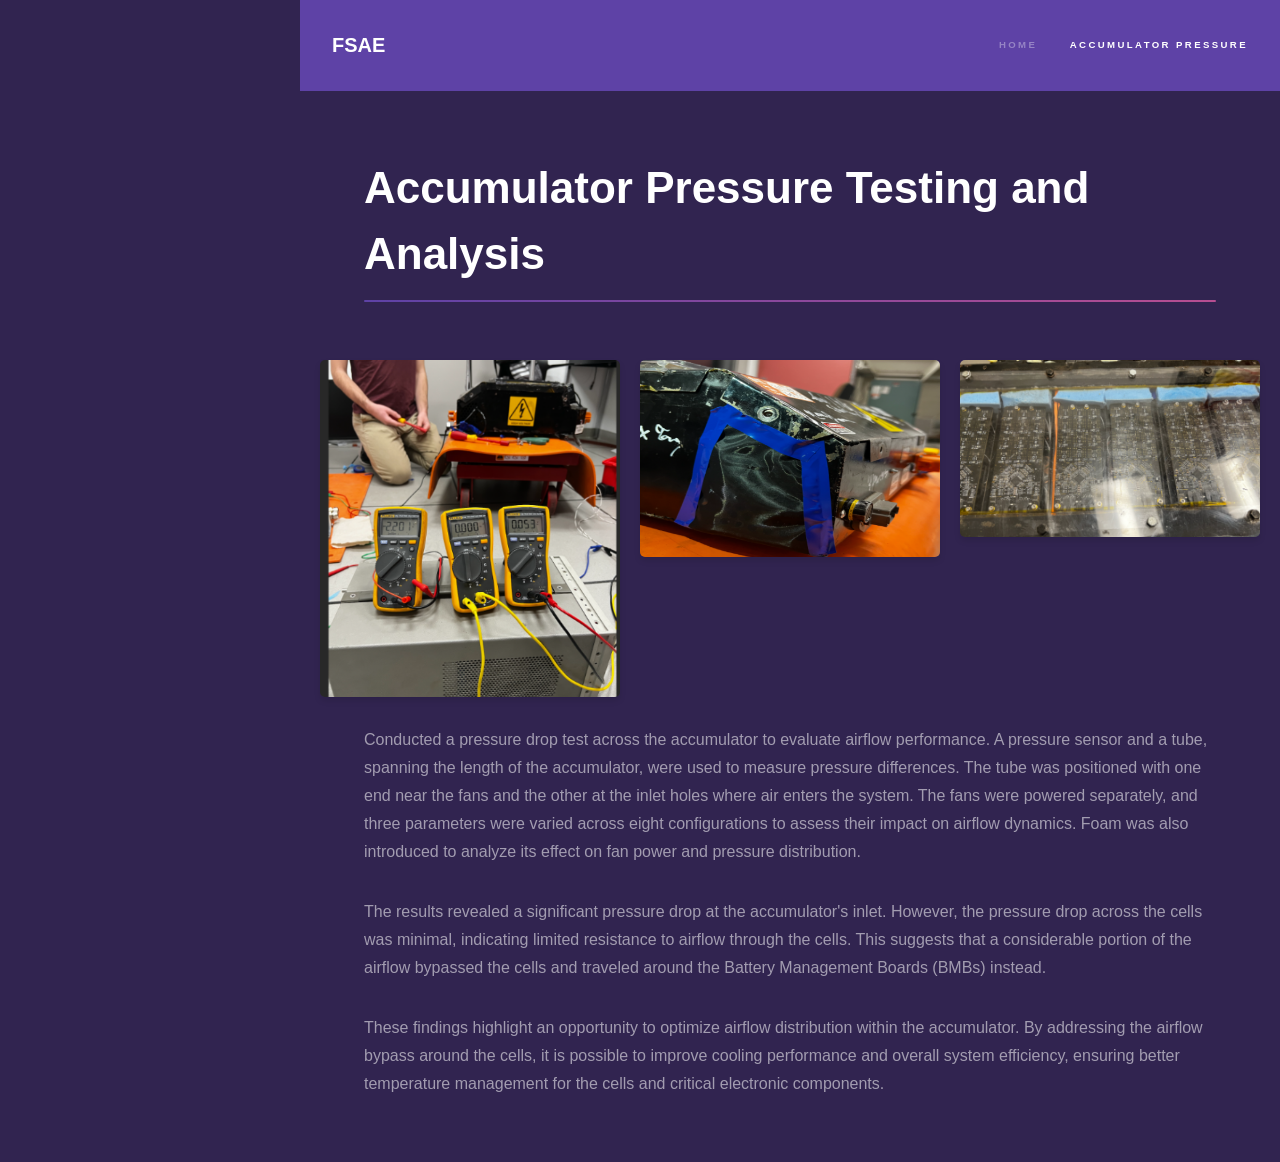
==== commit 17efff86: "fixed the basic structure on html" ====
--- a/accumulatorpressure.html
+++ b/accumulatorpressure.html
@@ -35,13 +35,13 @@
                     <h1 class="major">Accumulator Pressure Testing and Analysis</h1>
                     <div class="image-container">
                         <div class="image-item">
-                            <img src="images/A02.png" alt="Accumulator Pressure Test Image 1" />
+                            <img src="./images/A02.png" alt="Accumulator Pressure Test Image 1" />
                         </div>
                         <div class="image-item">
-                            <img src="images/A03.png" alt="Accumulator Pressure Test Image 2" />
+                            <img src="./images/A03.png" alt="Accumulator Pressure Test Image 2" />
                         </div>
                         <div class="image-item">
-                            <img src="images/A04.png" alt="Accumulator Pressure Test Image 3" />
+                            <img src="./images/A04.png" alt="Accumulator Pressure Test Image 3" />
                         </div>
                     </div>
                     <p>
